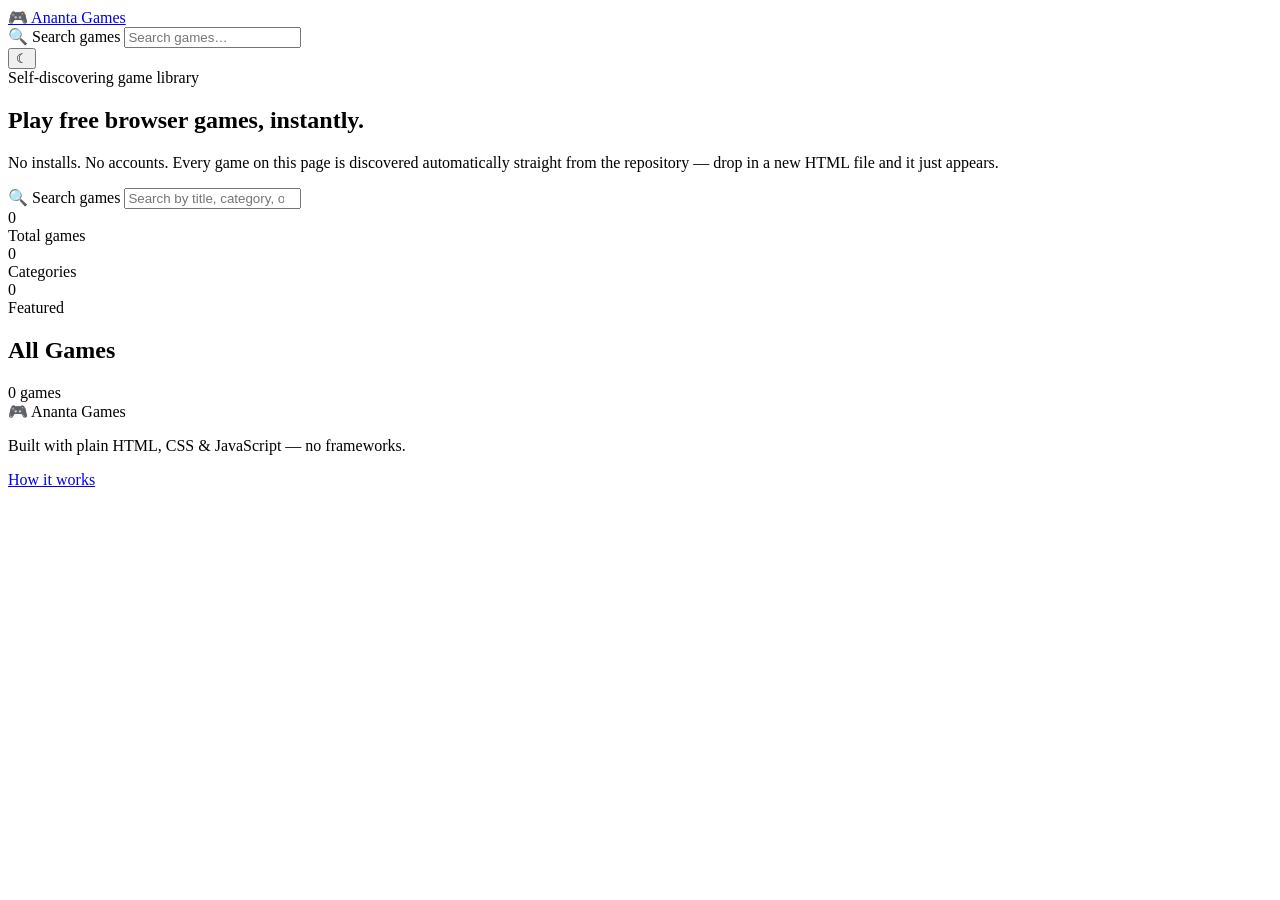
==== index.html @ a699d729 "Add files via upload" ====
<!DOCTYPE html>
<html lang="en" data-theme="dark">
<head>
<meta charset="UTF-8">
<meta name="viewport" content="width=device-width, initial-scale=1.0">
<title>Ananta Games — Play instantly, no installs</title>
<meta name="description" content="A self-discovering library of free browser games. Play instantly, no installs, no accounts.">
<link rel="icon" type="image/svg+xml" href="assets/favicon.svg">
<link rel="stylesheet" href="assets/css/style.css">
</head>
<body data-theme="dark">

<header class="site-header">
  <div class="header-inner">
    <a class="logo" href="index.html" aria-label="Ananta Games home">
      <span class="logo-mark" aria-hidden="true">🎮</span>
      Ananta <span class="accent">Games</span>
    </a>

    <div class="search-wrap">
      <span class="search-icon" aria-hidden="true">🔍</span>
      <label for="searchInput" class="visually-hidden">Search games</label>
      <input type="search" id="searchInput" placeholder="Search games…" autocomplete="off">
    </div>

    <button class="icon-btn" id="themeToggle" type="button" aria-label="Toggle dark and light theme">
      <span id="themeIcon" aria-hidden="true">☾</span>
    </button>
  </div>
</header>

<main>

  <section class="hero">
    <div class="hero-inner">
      <span class="eyebrow"><span class="dot" aria-hidden="true"></span> Self-discovering game library</span>
      <h1>Play free browser games, <span class="grad">instantly.</span></h1>
      <p class="lead">No installs. No accounts. Every game on this page is discovered automatically straight from the repository — drop in a new HTML file and it just appears.</p>

      <div class="hero-search">
        <span class="search-icon" aria-hidden="true">🔍</span>
        <label for="heroSearchInput" class="visually-hidden">Search games</label>
        <input type="search" id="heroSearchInput" placeholder="Search by title, category, or description…" autocomplete="off">
      </div>

      <div class="stats-strip" aria-live="polite">
        <div class="stat-card glass">
          <div class="stat-num" id="statTotal">0</div>
          <div class="stat-label">Total games</div>
        </div>
        <div class="stat-card glass">
          <div class="stat-num" id="statCategories">0</div>
          <div class="stat-label">Categories</div>
        </div>
        <div class="stat-card glass">
          <div class="stat-num" id="statFeatured">0</div>
          <div class="stat-label">Featured</div>
        </div>
      </div>
    </div>
  </section>

  <section class="section" id="featuredSection" style="display:none;">
    <div class="container">
      <div class="section-head">
        <h2>★ Featured Games</h2>
      </div>
      <div class="game-grid" id="featuredGrid"></div>
    </div>
  </section>

  <section class="section" id="allGamesSection">
    <div class="container">
      <div class="section-head">
        <h2>All Games</h2>
        <span class="count-badge" id="allGamesCount">0 games</span>
      </div>

      <div class="filters" id="filters" role="group" aria-label="Filter by category"></div>

      <div id="stateArea"></div>
      <div class="game-grid" id="allGamesGrid"></div>
    </div>
  </section>

</main>

<footer class="site-footer">
  <div class="footer-inner">
    <div class="footer-logo"><span aria-hidden="true">🎮</span> Ananta Games</div>
    <p>Built with plain HTML, CSS &amp; JavaScript — no frameworks.</p>
    <div class="footer-links">
      <a href="README.md">How it works</a>
    </div>
  </div>
</footer>

<script src="assets/js/game-core.js"></script>
<script src="assets/js/app.js"></script>
</body>
</html>
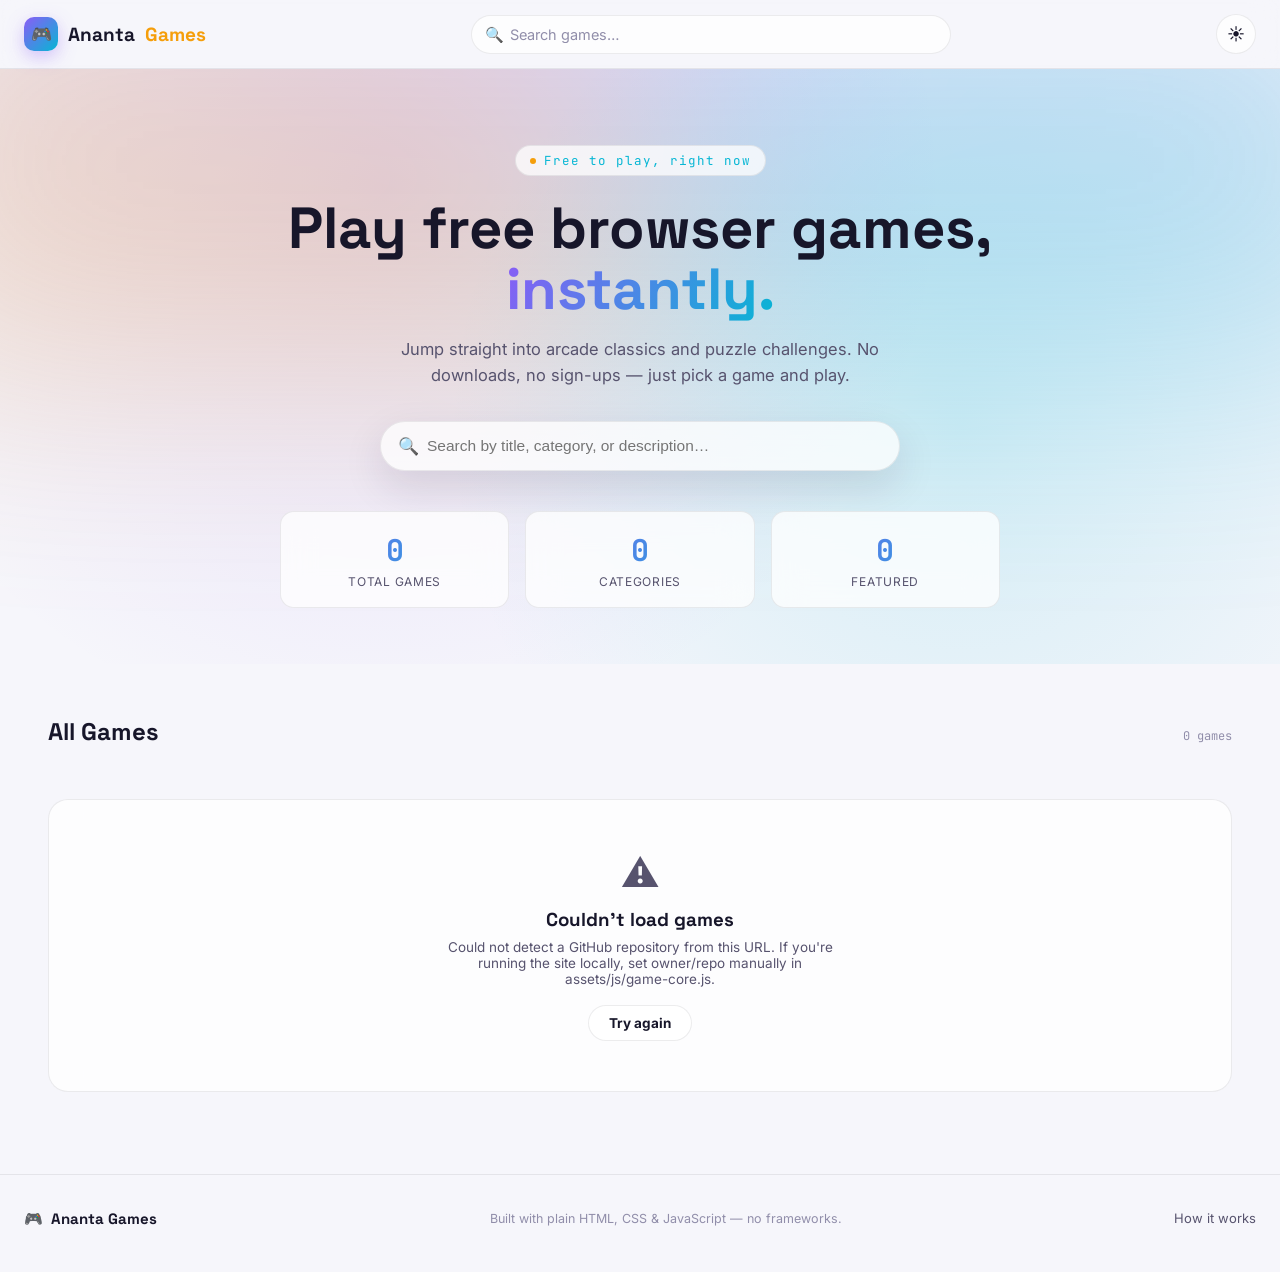
==== commit afb12e11: "Add files via upload" ====
--- a/index.html
+++ b/index.html
@@ -4,7 +4,7 @@
 <meta charset="UTF-8">
 <meta name="viewport" content="width=device-width, initial-scale=1.0">
 <title>Ananta Games — Play instantly, no installs</title>
-<meta name="description" content="A self-discovering library of free browser games. Play instantly, no installs, no accounts.">
+<meta name="description" content="Free browser games you can play instantly — no downloads, no sign-ups.">
 <link rel="icon" type="image/svg+xml" href="assets/favicon.svg">
 <link rel="stylesheet" href="assets/css/style.css">
 </head>
@@ -33,9 +33,9 @@
 
   <section class="hero">
     <div class="hero-inner">
-      <span class="eyebrow"><span class="dot" aria-hidden="true"></span> Self-discovering game library</span>
+      <span class="eyebrow"><span class="dot" aria-hidden="true"></span> Free to play, right now</span>
       <h1>Play free browser games, <span class="grad">instantly.</span></h1>
-      <p class="lead">No installs. No accounts. Every game on this page is discovered automatically straight from the repository — drop in a new HTML file and it just appears.</p>
+      <p class="lead">Jump straight into arcade classics and puzzle challenges. No downloads, no sign-ups — just pick a game and play.</p>
 
       <div class="hero-search">
         <span class="search-icon" aria-hidden="true">🔍</span>
--- a/assets/css/style.css
+++ b/assets/css/style.css
@@ -0,0 +1,508 @@
+/* =========================================================
+   ANANTA GAMES — Design tokens & global styles
+   ========================================================= */
+
+@import url('https://fonts.googleapis.com/css2?family=Space+Grotesk:wght@500;600;700&family=Inter:wght@400;500;600;700&family=JetBrains+Mono:wght@500;700&display=swap');
+
+:root{
+  --primary: #8B5CF6;
+  --primary-soft: #a685f9;
+  --secondary: #06B6D4;
+  --accent: #F59E0B;
+
+  --font-display: 'Space Grotesk', 'Segoe UI', system-ui, sans-serif;
+  --font-body: 'Inter', 'Segoe UI', system-ui, sans-serif;
+  --font-mono: 'JetBrains Mono', 'SFMono-Regular', Consolas, monospace;
+
+  --radius-lg: 20px;
+  --radius-md: 14px;
+  --radius-sm: 9px;
+
+  --ease: cubic-bezier(.2,.8,.2,1);
+}
+
+[data-theme="dark"]{
+  --bg: #0b0b14;
+  --bg-elevated: #12121f;
+  --surface: rgba(255,255,255,0.045);
+  --surface-hover: rgba(255,255,255,0.08);
+  --border: rgba(255,255,255,0.09);
+  --text: #f1f0f8;
+  --text-soft: #a8a6bd;
+  --text-faint: #6d6b83;
+  --shadow: 0 20px 50px rgba(0,0,0,0.45);
+  --hero-glow: radial-gradient(circle at 30% 20%, rgba(139,92,246,0.35), transparent 55%),
+               radial-gradient(circle at 75% 60%, rgba(6,182,212,0.28), transparent 50%);
+}
+
+[data-theme="light"]{
+  --bg: #f6f6fb;
+  --bg-elevated: #ffffff;
+  --surface: rgba(255,255,255,0.75);
+  --surface-hover: rgba(255,255,255,0.95);
+  --border: rgba(15,15,35,0.08);
+  --text: #17162a;
+  --text-soft: #57536e;
+  --text-faint: #918eaa;
+  --shadow: 0 16px 40px rgba(30,20,60,0.12);
+  --hero-glow: radial-gradient(circle at 30% 20%, rgba(139,92,246,0.16), transparent 55%),
+               radial-gradient(circle at 75% 60%, rgba(6,182,212,0.14), transparent 50%);
+}
+
+*{ box-sizing: border-box; }
+html{ scroll-behavior: smooth; }
+
+body{
+  margin: 0;
+  background: var(--bg);
+  color: var(--text);
+  font-family: var(--font-body);
+  transition: background-color .3s ease, color .3s ease;
+  min-height: 100vh;
+}
+
+a{ color: inherit; text-decoration: none; }
+button{ font-family: inherit; }
+img, svg{ display:block; max-width:100%; }
+
+::selection{ background: var(--primary); color: #fff; }
+
+.container{
+  max-width: 1240px;
+  margin: 0 auto;
+  padding: 0 24px;
+}
+
+@media (prefers-reduced-motion: reduce){
+  *{ animation: none !important; transition: none !important; }
+}
+
+/* ---------- Glass surface helper ---------- */
+.glass{
+  background: var(--surface);
+  border: 1px solid var(--border);
+  backdrop-filter: blur(16px);
+  -webkit-backdrop-filter: blur(16px);
+}
+
+/* =========================================================
+   HEADER
+   ========================================================= */
+header.site-header{
+  position: sticky;
+  top: 0;
+  z-index: 50;
+  background: color-mix(in srgb, var(--bg) 82%, transparent);
+  backdrop-filter: blur(14px);
+  border-bottom: 1px solid var(--border);
+}
+
+.header-inner{
+  display:flex;
+  align-items:center;
+  gap: 20px;
+  padding: 14px 24px;
+}
+
+.logo{
+  display:flex;
+  align-items:center;
+  gap: 10px;
+  font-family: var(--font-display);
+  font-weight: 700;
+  font-size: 19px;
+  flex-shrink: 0;
+}
+.logo .logo-mark{
+  width: 34px; height: 34px;
+  border-radius: 10px;
+  background: linear-gradient(135deg, var(--primary), var(--secondary));
+  display:flex; align-items:center; justify-content:center;
+  font-size: 17px;
+  box-shadow: 0 6px 18px rgba(139,92,246,0.35);
+}
+.logo span.accent{ color: var(--accent); }
+
+.search-wrap{
+  flex: 1;
+  max-width: 480px;
+  position: relative;
+  margin: 0 auto;
+}
+.search-wrap input{
+  width: 100%;
+  font-family: var(--font-body);
+  font-size: 14.5px;
+  padding: 10px 14px 10px 38px;
+  border-radius: 999px;
+  border: 1px solid var(--border);
+  background: var(--surface);
+  color: var(--text);
+}
+.search-wrap input::placeholder{ color: var(--text-faint); }
+.search-wrap .search-icon{
+  position:absolute; left:14px; top:50%; transform: translateY(-50%);
+  color: var(--text-faint); font-size: 15px; pointer-events:none;
+}
+.search-wrap input:focus-visible{
+  outline: 2px solid var(--primary);
+  outline-offset: 1px;
+}
+
+.icon-btn{
+  width: 40px; height: 40px;
+  border-radius: 50%;
+  border: 1px solid var(--border);
+  background: var(--surface);
+  color: var(--text);
+  display:flex; align-items:center; justify-content:center;
+  font-size: 17px;
+  cursor:pointer;
+  flex-shrink: 0;
+  transition: background-color .15s ease, transform .12s ease;
+}
+.icon-btn:hover{ background: var(--surface-hover); }
+.icon-btn:active{ transform: scale(.94); }
+.icon-btn:focus-visible, a:focus-visible, button:focus-visible, input:focus-visible{
+  outline: 2px solid var(--primary);
+  outline-offset: 2px;
+}
+
+/* =========================================================
+   HERO
+   ========================================================= */
+.hero{
+  position: relative;
+  overflow: hidden;
+  padding: 76px 24px 56px;
+  text-align: center;
+  background: var(--hero-glow);
+}
+.hero::before{
+  content:"";
+  position:absolute;
+  inset: -20% -10% auto -10%;
+  height: 420px;
+  background: conic-gradient(from 0deg, var(--primary), var(--secondary), var(--accent), var(--primary));
+  filter: blur(120px);
+  opacity: .25;
+  z-index: 0;
+  animation: spin 22s linear infinite;
+}
+@keyframes spin{ to{ transform: rotate(360deg); } }
+
+.hero-inner{ position:relative; z-index:1; max-width: 720px; margin: 0 auto; }
+
+.hero .eyebrow{
+  display:inline-flex; align-items:center; gap:8px;
+  font-family: var(--font-mono);
+  font-size: 12.5px;
+  letter-spacing: .08em;
+  color: var(--secondary);
+  background: var(--surface);
+  border: 1px solid var(--border);
+  padding: 6px 14px;
+  border-radius: 999px;
+  margin-bottom: 22px;
+}
+.hero .eyebrow .dot{ width:6px; height:6px; border-radius:50%; background: var(--accent); }
+
+.hero h1{
+  font-family: var(--font-display);
+  font-size: clamp(34px, 6vw, 58px);
+  line-height: 1.05;
+  font-weight: 700;
+  margin: 0 0 16px;
+}
+.hero h1 .grad{
+  background: linear-gradient(120deg, var(--primary), var(--secondary));
+  -webkit-background-clip: text;
+  background-clip: text;
+  color: transparent;
+}
+
+.hero p.lead{
+  color: var(--text-soft);
+  font-size: 16.5px;
+  line-height: 1.6;
+  max-width: 52ch;
+  margin: 0 auto 32px;
+}
+
+.hero-search{
+  max-width: 520px;
+  margin: 0 auto;
+  position: relative;
+}
+.hero-search input{
+  width:100%;
+  font-size: 15.5px;
+  padding: 15px 20px 15px 46px;
+  border-radius: 999px;
+  border: 1px solid var(--border);
+  background: var(--surface);
+  color: var(--text);
+  box-shadow: var(--shadow);
+}
+.hero-search .search-icon{
+  position:absolute; left:18px; top:50%; transform: translateY(-50%);
+  color: var(--text-faint); font-size:17px;
+}
+
+/* =========================================================
+   STATS STRIP
+   ========================================================= */
+.stats-strip{
+  display:grid;
+  grid-template-columns: repeat(3, 1fr);
+  gap: 16px;
+  max-width: 760px;
+  margin: 40px auto 0;
+  position: relative;
+  z-index: 1;
+}
+.stat-card{
+  border-radius: var(--radius-md);
+  padding: 18px 14px;
+  text-align:center;
+}
+.stat-card .stat-num{
+  font-family: var(--font-mono);
+  font-size: clamp(22px, 4vw, 30px);
+  font-weight: 700;
+  background: linear-gradient(120deg, var(--primary), var(--secondary));
+  -webkit-background-clip: text; background-clip: text; color: transparent;
+}
+.stat-card .stat-label{
+  font-size: 12px;
+  color: var(--text-soft);
+  text-transform: uppercase;
+  letter-spacing: .06em;
+  margin-top: 4px;
+}
+
+/* =========================================================
+   SECTIONS / FILTERS
+   ========================================================= */
+.section{
+  padding: 52px 24px;
+}
+.section-head{
+  display:flex;
+  align-items:baseline;
+  justify-content: space-between;
+  gap: 16px;
+  margin-bottom: 22px;
+  flex-wrap: wrap;
+}
+.section-head h2{
+  font-family: var(--font-display);
+  font-size: 24px;
+  margin: 0;
+  display:flex; align-items:center; gap:10px;
+}
+.section-head .count-badge{
+  font-family: var(--font-mono);
+  font-size: 12px;
+  color: var(--text-faint);
+}
+
+.filters{
+  display:flex;
+  flex-wrap: wrap;
+  gap: 10px;
+  margin-bottom: 30px;
+}
+.filter-chip{
+  font-size: 13.5px;
+  font-weight: 600;
+  padding: 8px 16px;
+  border-radius: 999px;
+  border: 1px solid var(--border);
+  background: var(--surface);
+  color: var(--text-soft);
+  cursor: pointer;
+  transition: background-color .15s ease, color .15s ease, border-color .15s ease;
+}
+.filter-chip:hover{ background: var(--surface-hover); }
+.filter-chip[aria-pressed="true"]{
+  background: linear-gradient(120deg, var(--primary), var(--secondary));
+  border-color: transparent;
+  color: #fff;
+}
+
+/* =========================================================
+   GAME GRID + CARDS
+   ========================================================= */
+.game-grid{
+  display: grid;
+  grid-template-columns: repeat(auto-fill, minmax(260px, 1fr));
+  gap: 20px;
+}
+
+.game-card{
+  position: relative;
+  border-radius: var(--radius-lg);
+  padding: 22px;
+  display:flex;
+  flex-direction: column;
+  gap: 12px;
+  overflow: hidden;
+  transition: transform .22s var(--ease), box-shadow .22s var(--ease), border-color .22s ease;
+}
+.game-card:hover{
+  transform: translateY(-4px);
+  box-shadow: var(--shadow);
+  border-color: color-mix(in srgb, var(--primary) 45%, var(--border));
+}
+.game-card::after{
+  content:"";
+  position:absolute; inset:0;
+  background: radial-gradient(120px circle at var(--mx,50%) var(--my,0%), rgba(139,92,246,0.18), transparent 60%);
+  opacity:0;
+  transition: opacity .25s ease;
+  pointer-events:none;
+}
+.game-card:hover::after{ opacity:1; }
+
+.game-card .card-top{
+  display:flex; align-items:flex-start; justify-content:space-between; gap: 10px;
+}
+.game-card .icon-badge{
+  width: 52px; height: 52px;
+  border-radius: var(--radius-sm);
+  background: linear-gradient(135deg, color-mix(in srgb, var(--primary) 30%, transparent), color-mix(in srgb, var(--secondary) 30%, transparent));
+  display:flex; align-items:center; justify-content:center;
+  font-size: 26px;
+  flex-shrink:0;
+}
+.featured-badge{
+  font-family: var(--font-mono);
+  font-size: 10.5px;
+  font-weight: 700;
+  letter-spacing: .04em;
+  text-transform: uppercase;
+  background: color-mix(in srgb, var(--accent) 20%, transparent);
+  color: var(--accent);
+  border: 1px solid color-mix(in srgb, var(--accent) 45%, transparent);
+  padding: 4px 9px;
+  border-radius: 999px;
+  display:flex; align-items:center; gap:5px;
+  white-space: nowrap;
+}
+
+.game-card h3{
+  font-family: var(--font-display);
+  font-size: 18px;
+  margin: 2px 0 0;
+}
+.game-card p.desc{
+  font-size: 13.5px;
+  color: var(--text-soft);
+  line-height: 1.5;
+  margin: 0;
+  flex: 1;
+}
+
+.card-bottom{
+  display:flex; align-items:center; justify-content:space-between;
+  gap: 10px;
+  margin-top: 6px;
+}
+.category-tag{
+  font-size: 11.5px;
+  font-weight: 600;
+  color: var(--secondary);
+  background: color-mix(in srgb, var(--secondary) 15%, transparent);
+  padding: 4px 10px;
+  border-radius: 999px;
+}
+
+.play-btn{
+  font-family: var(--font-body);
+  font-weight: 700;
+  font-size: 13.5px;
+  padding: 9px 18px;
+  border-radius: 999px;
+  border: none;
+  background: linear-gradient(120deg, var(--primary), var(--secondary));
+  color: #fff;
+  cursor: pointer;
+  display:inline-flex; align-items:center; gap:6px;
+  transition: transform .15s ease, filter .15s ease;
+}
+.play-btn:hover{ filter: brightness(1.08); }
+.play-btn:active{ transform: scale(.96); }
+
+/* ---------- Skeleton loading cards ---------- */
+.skeleton-card{
+  border-radius: var(--radius-lg);
+  padding: 22px;
+  height: 190px;
+  background: linear-gradient(90deg, var(--surface) 25%, var(--surface-hover) 50%, var(--surface) 75%);
+  background-size: 200% 100%;
+  animation: shimmer 1.4s ease-in-out infinite;
+}
+@keyframes shimmer{
+  0%{ background-position: 200% 0; }
+  100%{ background-position: -200% 0; }
+}
+
+/* ---------- Empty / error states ---------- */
+.state-panel{
+  text-align:center;
+  padding: 50px 20px;
+  border-radius: var(--radius-lg);
+  color: var(--text-soft);
+}
+.state-panel .state-icon{ font-size: 38px; margin-bottom: 12px; }
+.state-panel h3{ font-family: var(--font-display); color: var(--text); margin: 0 0 8px; }
+.state-panel p{ font-size: 13.5px; max-width: 46ch; margin: 0 auto 18px; }
+.state-panel .retry-btn{
+  font-weight: 700;
+  font-size: 13.5px;
+  padding: 9px 20px;
+  border-radius: 999px;
+  border: 1px solid var(--border);
+  background: var(--surface);
+  color: var(--text);
+  cursor:pointer;
+}
+.state-panel .retry-btn:hover{ background: var(--surface-hover); }
+.cache-note{
+  font-family: var(--font-mono);
+  font-size: 11.5px;
+  color: var(--accent);
+  margin-top: 10px;
+}
+
+/* =========================================================
+   FOOTER
+   ========================================================= */
+footer.site-footer{
+  border-top: 1px solid var(--border);
+  padding: 34px 24px 44px;
+  margin-top: 30px;
+}
+.footer-inner{
+  display:flex; justify-content:space-between; align-items:center; flex-wrap:wrap; gap:14px;
+  max-width: 1240px; margin: 0 auto;
+}
+.footer-inner .footer-logo{
+  font-family: var(--font-display); font-weight:700; font-size:15px;
+  display:flex; align-items:center; gap:8px;
+}
+.footer-inner p{ margin:0; font-size:12.5px; color: var(--text-faint); }
+.footer-links{ display:flex; gap:18px; font-size:13px; color: var(--text-soft); }
+.footer-links a:hover{ color: var(--primary-soft); }
+
+.visually-hidden{
+  position:absolute; width:1px; height:1px; overflow:hidden;
+  clip: rect(0 0 0 0); white-space:nowrap;
+}
+
+@media (max-width: 720px){
+  .header-inner{ flex-wrap: wrap; }
+  .search-wrap{ order: 3; max-width: none; width: 100%; }
+  .stats-strip{ grid-template-columns: 1fr 1fr 1fr; gap: 10px; }
+}
